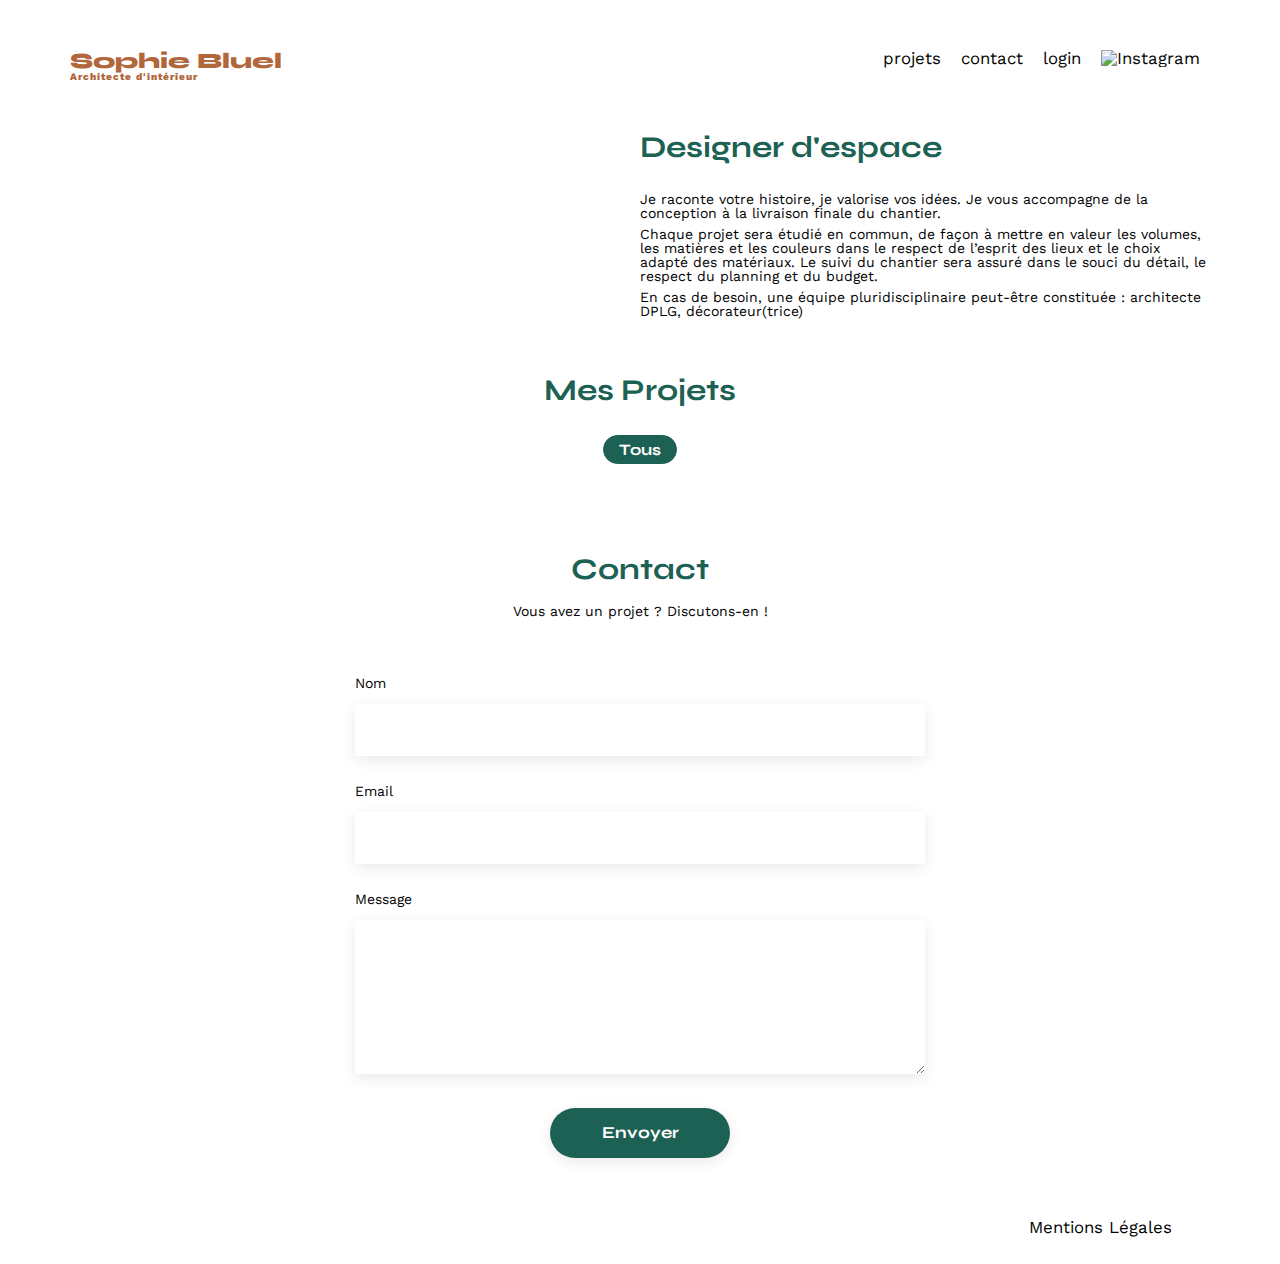
==== FrontEnd/index.html @ 160266f5 "function disabled faite mais non fonctionnelle" ====
<!DOCTYPE html>
<html lang="fr">
  <head>
    <meta charset="UTF-8" />
    <title>Sophie Bluel - Architecte d'intérieur</title>
    <meta name="viewport" content="width=device-width, initial-scale=1.0" />
    <link rel="preconnect" href="https://fonts.googleapis.com" />
    <link rel="preconnect" href="https://fonts.gstatic.com" crossorigin />
    <link
      href="https://fonts.googleapis.com/css2?family=Syne:wght@700;800&family=Work+Sans&display=swap"
      rel="stylesheet"
    />
    <link
      rel="stylesheet"
      href="https://cdnjs.cloudflare.com/ajax/libs/font-awesome/6.2.1/css/all.min.css"
      integrity="sha512-MV7K8+y+gLIBoVD59lQIYicR65iaqukzvf/nwasF0nqhPay5w/9lJmVM2hMDcnK1OnMGCdVK+iQrJ7lzPJQd1w=="
      crossorigin="anonymous"
      referrerpolicy="no-referrer"
    />
    <meta name="description" content="" />
    <link rel="stylesheet" href="./assets/style.css" />
    <script src="./assets/index.js" defer></script>
  </head>
  <body>
    <div class="edit"></div>
    <header>
      <h1>Sophie Bluel <span>Architecte d'intérieur</span></h1>
      <nav>
        <ul>
          <li>projets</li>
          <li>contact</li>
          <li class="connect"><a href="login.html">login</a></li>
          <li><img src="./assets/icons/instagram.png" alt="Instagram" /></li>
        </ul>
      </nav>
    </header>
    <main>
      <section id="introduction">
        <figure class="figure-image">
          <img src="./assets/images/sophie-bluel.png" alt="" />
        </figure>
        <article>
          <h2>Designer d'espace</h2>
          <p>
            Je raconte votre histoire, je valorise vos idées. Je vous accompagne
            de la conception à la livraison finale du chantier.
          </p>
          <p>
            Chaque projet sera étudié en commun, de façon à mettre en valeur les
            volumes, les matières et les couleurs dans le respect de l’esprit
            des lieux et le choix adapté des matériaux. Le suivi du chantier
            sera assuré dans le souci du détail, le respect du planning et du
            budget.
          </p>
          <p>
            En cas de besoin, une équipe pluridisciplinaire peut-être constituée
            : architecte DPLG, décorateur(trice)
          </p>
        </article>
      </section>
      <section id="portfolio">
        <h2 class="portfolioTitle">Mes Projets</h2>
        <aside
          id="modal1"
          class="modal"
          aria-hidden="true"
          role="dialog"
          aria-labelledby="title-modal"
          style="display: none"
        >
          <div class="modal-wrapper js-modal-stop">
            <button class="arrowLeft">
              <i class="fa-solid fa-arrow-left"></i>
            </button>
            <button class="js-modal-close">
              <i class="fa-solid fa-x"></i>
            </button>

            <div class="modalMain">
              <!--partie gallerie modal-->
              <div class="galleryModal" style="display: flex">
                <h2 class="title-modal">Galerie photo</h2>
                <div class="miniGallery"></div>
                <hr class="hr" />
                <button class="buttonModal">Ajouter une photo</button>
                <p class="text-modal">Supprimer la gallerie</p>
              </div>
              <!--jusqu'ici-->
              <!--partie ajout photo-->
              <div class="photoModal" style="display: none">
                <h2 class="titleAjoutPhoto">Ajout photo</h2>
                <form
                  action="upload.php"
                  method="post"
                  enctype="multipart/form-data"
                  id="form"
                  class="formPhoto"
                >
                  <div class="boxPhoto">
                    <img
                      src="./assets/icons/picture-svgrepo-com 1.svg"
                      alt="icon figma image"
                    />
                    <input
                      type="file"
                      id="file"
                      class="input-file"
                      accept="image/png, image/jpg"
                    />
                    <p class="type-photo">jpg, png : 4mo max</p>
                  </div>
                  <label for="title" class="title-label">Titre</label>
                  <input
                    type="text"
                    name="title"
                    id="title"
                    class="input-title"
                    value=""
                  />
                  <label for="category" class="title-label">Catégorie</label>
                  <select name="category" id="category" class="input-title">
                    <option value="">
                      Veuillez sélectionner une catégorie
                    </option>
                  </select>
                  <hr class="hrPhoto" />
                  <input type="submit" value="Valider" id="buttonPhoto" />
                </form>
                <div id="message"></div>
              </div>
              <!--jusqu'ici-->
            </div>
          </div>
        </aside>
        <div class="filtres">
          <button class="is-active btn_filter">Tous</button>
        </div>

        <div class="gallery">
          <!--<figure>
                  <img src="assets/images/abajour-tahina.png" alt="Abajour Tahina">
                  <figcaption>Abajour Tahina</figcaption>
                </figure> -->
        </div>
      </section>
      <section id="contact">
        <h2>Contact</h2>
        <p>Vous avez un projet ? Discutons-en !</p>
        <form action="#" method="post">
          <label for="name">Nom</label>
          <input type="text" name="name" id="name" />
          <label for="email">Email</label>
          <input type="email" name="email" id="email" />
          <label for="message">Message</label>
          <textarea name="message" id="message" cols="30" rows="10"></textarea>
          <input type="submit" value="Envoyer" />
        </form>
      </section>
    </main>

    <footer>
      <nav>
        <ul>
          <li>Mentions Légales</li>
        </ul>
      </nav>
    </footer>
  </body>
</html>
---- FrontEnd/assets/style.css ----
/* http://meyerweb.com/eric/tools/css/reset/
   v2.0 | 20110126
   License: none (public domain)
*/

html,
body,
div,
span,
applet,
object,
iframe,
h1,
h2,
h3,
h4,
h5,
h6,
p,
blockquote,
pre,
a,
abbr,
acronym,
address,
big,
cite,
code,
del,
dfn,
em,
img,
ins,
kbd,
q,
s,
samp,
small,
strike,
strong,
sub,
sup,
tt,
var,
b,
u,
i,
center,
dl,
dt,
dd,
ol,
ul,
li,
fieldset,
form,
label,
legend,
table,
caption,
tbody,
tfoot,
thead,
tr,
th,
td,
article,
aside,
canvas,
details,
embed,
figure,
figcaption,
footer,
header,
hgroup,
menu,
nav,
output,
ruby,
section,
summary,
time,
mark,
audio,
video {
  margin: 0;
  padding: 0;
  border: 0;
  font-size: 100%;
  font: inherit;
  vertical-align: baseline;
}
/* HTML5 display-role reset for older browsers */
article,
aside,
details,
figcaption,
figure,
footer,
header,
hgroup,
menu,
nav,
section {
  display: block;
}
body {
  line-height: 1;
}
/* code rajouté*/
a {
  text-decoration: none;
  color: #000;
}
a:hover {
  color: #b1663c;
}
/*jusqu'ici*/
ol,
ul {
  list-style: none;
}
blockquote,
q {
  quotes: none;
}
blockquote:before,
blockquote:after,
q:before,
q:after {
  content: "";
  content: none;
}
table {
  border-collapse: collapse;
  border-spacing: 0;
}
/** end reset css**/
body {
  font-family: "Work Sans";
  font-size: 14px;
  max-width: 1140px;
  margin: auto;
}

.edit {
  position: absolute;
  top: 0;
  left: 0;
  background-color: #000;
  width: 100%;
  height: 59px;
  margin: 0px;
  display: none;
  justify-content: center;
  align-items: center;
}

.button {
  display: flex;
  gap: 30px;
}

.blackButton {
  display: flex;
  align-items: center;
  gap: 10px;
  color: #e5e5e5;
  font-size: 14px;
  background-color: black;
  margin: 20px auto;
  padding-left: 20px;
  padding-right: 20px;
  height: 39px;
  text-align: center;
  border: none;
  border-radius: 60px;
  cursor: pointer;
}

.whiteButton {
  color: black;
  font-size: 14px;
  background-color: #e5e5e5;
  margin: 20px auto;
  padding-left: 20px;
  padding-right: 20px;
  height: 39px;
  text-align: center;
  border: none;
  border-radius: 60px;
  cursor: pointer;
}

header {
  display: flex;
  justify-content: space-between;
  margin: 50px 0;
}
section {
  margin: 50px 0;
}

h1 {
  display: flex;
  flex-direction: column;
  font-family: "Syne";
  font-size: 22px;
  font-weight: 800;
  color: #b1663c;
}

h1 > span {
  font-family: "Work Sans";
  font-size: 10px;
  letter-spacing: 0.1em;
}

h2 {
  font-family: "Syne";
  font-weight: 700;
  font-size: 30px;
  color: #1d6154;
}
nav ul {
  display: flex;
  align-items: center;
  list-style-type: none;
}
nav li {
  padding: 0 10px;
  font-size: 1.2em;
}

li:hover {
  color: #b1663c;
}
#introduction {
  display: flex;
  align-items: center;
}
#introduction figure {
  flex: 1;
}
#introduction img {
  display: block;
  margin: auto;
  width: 80%;
}

#introduction article {
  flex: 1;
}
#introduction h2 {
  margin-bottom: 1em;
}

#introduction p {
  margin-bottom: 0.5em;
}
#portfolio h2 {
  text-align: center;
  margin-bottom: 1em;
}

.modification {
  display: flex;
  justify-content: center;
  gap: 20px;
}
.jsModal {
  padding-top: 10px;
  display: flex;
  gap: 10px;
  cursor: pointer;
}

.modifText {
  display: flex;
  gap: 10px;
  padding-top: 15px;
  margin-left: 58px;
}

.modal {
  position: fixed;
  display: flex;
  align-items: center;
  justify-content: center;
  top: 0;
  left: 0;
  width: 100%;
  height: 100%;
  background: rgba(0, 0, 0, 0.3);
}

.modal-wrapper {
  position: relative;
  overflow: auto;
  width: 600px;
  max-width: calc(100vw - 20px);
  max-height: calc(100vh - 20px);
  padding: 40px;
  border-radius: 10px;
  background-color: #ffffff;
}

.js-modal-close {
  position: absolute;
  border: none;
  background-color: transparent;
  font-size: 18px;
  font-weight: bold;
  right: 30px;
  top: 30px;
  cursor: pointer;
}

.modalMain {
  display: flex;
  flex-direction: column;
  justify-content: center;
  align-items: center;
}

.title-modal {
  font-family: Work Sans;
  font-weight: 200;
  font-size: 26px;
  color: #000;
  padding-bottom: 40px;
  padding-top: 30px;
}

.miniGallery {
  width: 100%;
  display: grid;
  justify-content: center;
  grid-template-columns: 0.16fr 0.16fr 0.16fr 0.16fr 0.16fr;
  grid-template-rows: 0.25fr 0.25fr 0.25fr;
  grid-column-gap: 8px;
  grid-row-gap: 18px;
  padding-bottom: 30px;
}

.miniGallery img {
  width: 100%;
}

.miniGallery figure {
  position: relative;
  display: inline-block;
}

.icon-box {
  position: absolute;
  top: 5px;
  right: 5px;
  background-color: #000000;
  color: #ffffff;
  width: 17px;
  height: 17px;
  display: flex;
  align-items: center;
  justify-content: center;
  border-radius: 2px;
  cursor: pointer;
}

.modalTrash {
  font-size: 10px;
}

.miniGallery figcaption {
  margin-bottom: 2px;
  margin-top: 2px;
}

.galleryModal {
  display: flex;
  flex-direction: column;
  justify-content: center;
  align-items: center;
}

.hr {
  border: none;
  color: #b3b3b3;
  width: 420px;
  height: 0px;
  border: 1px solid #b3b3b3;
  margin-bottom: 40px;
}

.buttonModal {
  height: 36px;
  font-size: 1.2em;
  border: transparent;
  box-shadow: 0px 4px 14px rgba(0, 0, 0, 0.09);
  font-family: "Syne";
  font-weight: 700;
  color: white;
  background-color: #1d6154;
  width: 237px;
  text-align: center;
  border-radius: 60px;
  cursor: pointer;
  margin-bottom: 27px;
}

.text-modal {
  color: crimson;
  margin-bottom: 10px;
}

.gallery {
  width: 100%;
  display: grid;
  grid-template-columns: 1fr 1fr 1fr;
  grid-column-gap: 20px;
  grid-row-gap: 20px;
}

.gallery img {
  width: 100%;
}

/*partie ajout photo*/
.arrowLeft {
  display: none;
  position: absolute;
  border: none;
  background-color: transparent;
  font-size: 21px;
  font-weight: bold;
  left: 30px;
  top: 30px;
  cursor: pointer;
}

.photoModal {
  display: flex;
  flex-direction: column;
  justify-content: center;
  align-items: center;
}

.titleAjoutPhoto {
  font-family: Work Sans;
  font-weight: 400;
  font-size: 26px;
  color: #000;
  padding-bottom: 20px;
  padding-top: 30px;
}

.boxPhoto {
  width: 420px;
  height: 169px;
  background-color: #e8f1f6;
  display: flex;
  flex-direction: column;
  justify-content: center;
  align-items: center;
  margin-bottom: 30px;
}

.icon-photo {
  font-size: 50px;
  color: #cbd6dc;
  margin-bottom: 15px;
}

.input-file {
  height: 36px;
  font-size: 1.2em;
  border: transparent;
  box-shadow: 0px 4px 14px rgba(0, 0, 0, 0.09);
  font-family: "Syne";
  font-weight: 700;
  color: white;
  background-color: #cbd6dc;
  width: 42%;
  text-align: center;
  border-radius: 60px;
  cursor: pointer;
  margin-bottom: 10px;
}

.type-photo {
  color: #444444;
  font-size: 12px;
}

.input-title {
  height: 51px;
  border: none;
  box-shadow: 0px 4px 14px rgba(0, 0, 0, 0.09);
  margin-bottom: 30px;
}

.title-label {
  margin-bottom: 10px;
}

.formPhoto {
  display: flex;
  flex-direction: column;
}
.hrPhoto {
  border: none;
  color: #b3b3b3;
  width: 420px;
  height: 0px;
  border: 1px solid #b3b3b3;
  margin-top: 10px;
}

#buttonPhoto {
  height: 36px;
  font-size: 1.2em;
  border: transparent;
  box-shadow: 0px 4px 14px rgba(0, 0, 0, 0.09);
  font-family: "Syne";
  font-weight: 700;
  color: white;
  background-color: #1d6154;
  width: 237px;
  text-align: center;
  border-radius: 60px;
  cursor: pointer;
  margin-bottom: 27px;
}
#buttonPhoto:disabled {
  color: white;
  background-color: #a7a7a7;
}

.filtres {
  display: flex;
  justify-content: center;
  align-items: center;
  margin: auto;
  gap: 20px;
  margin-bottom: 40px;
  width: 70%;
}

.btn_filter {
  padding: 4px 15px 4px 15px;
  border: 1px solid #1d6154;
  border-radius: 60px;
  font-family: "Syne";
  font-style: normal;
  font-weight: 700;
  font-size: 16px;
  line-height: 19px;
  color: rgba(29, 97, 84, 1);
  background-color: white;
}

.btn_filter:hover {
  background-color: rgba(29, 97, 84, 1);
  color: #ffffff;
}

.is-active {
  background-color: rgba(29, 97, 84, 1);
  color: #ffffff;
}

.boutton_categories {
  display: flex;
  flex-direction: row;
  justify-content: center;
  gap: 10px;
  margin-bottom: 51px;
}

#contact {
  width: 50%;
  margin: auto;
}
#contact > * {
  text-align: center;
}
#contact h2 {
  margin-bottom: 20px;
}
#contact form {
  text-align: left;
  margin-top: 30px;
  display: flex;
  flex-direction: column;
}

#contact input {
  height: 50px;
  font-size: 1.2em;
  border: none;
  box-shadow: 0px 4px 14px rgba(0, 0, 0, 0.09);
}
#contact label {
  margin: 2em 0 1em 0;
}
#contact textarea {
  border: none;
  box-shadow: 0px 4px 14px rgba(0, 0, 0, 0.09);
}

input[type="submit"] {
  font-family: "Syne";
  font-weight: 700;
  color: white;
  background-color: #1d6154;
  margin: 2em auto;
  width: 180px;
  text-align: center;
  border-radius: 60px;
}

footer nav ul {
  display: flex;
  justify-content: flex-end;
  margin: 2em;
}
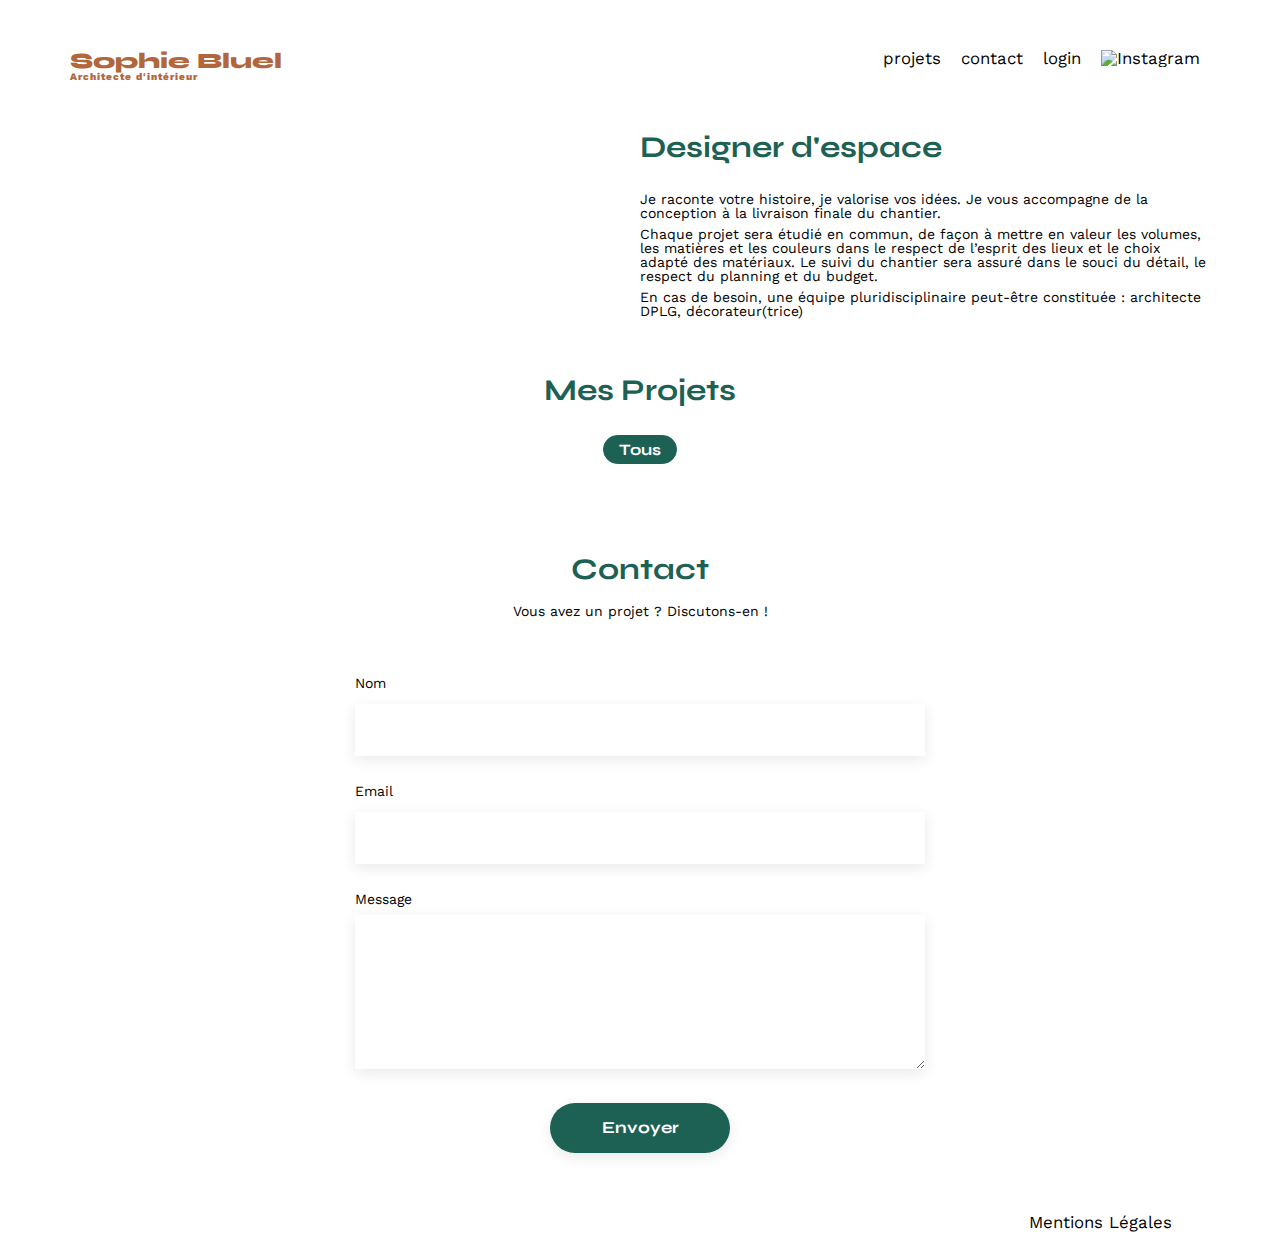
==== commit 27b30452: "modification fenêtre modale" ====
--- a/FrontEnd/index.html
+++ b/FrontEnd/index.html
@@ -97,10 +97,17 @@
                   class="formPhoto"
                 >
                   <div class="boxPhoto">
+                    <div class="icon-cross">
+                      <i class="fa-solid fa-x"></i>
+                    </div>
                     <img
                       src="./assets/icons/picture-svgrepo-com 1.svg"
                       alt="icon figma image"
+                      class="icon-photo"
                     />
+                    <label for="file" class="file-label"
+                      >+ Ajouter une photo</label
+                    >
                     <input
                       type="file"
                       id="file"
@@ -124,9 +131,9 @@
                     </option>
                   </select>
                   <hr class="hrPhoto" />
-                  <input type="submit" value="Valider" id="buttonPhoto" />
+                  <button type="submit" id="buttonPhoto">Valider</button>
+                  <div id="message"></div>
                 </form>
-                <div id="message"></div>
               </div>
               <!--jusqu'ici-->
             </div>
--- a/FrontEnd/assets/style.css
+++ b/FrontEnd/assets/style.css
@@ -329,7 +329,7 @@
   font-weight: 200;
   font-size: 26px;
   color: #000;
-  padding-bottom: 40px;
+  padding-bottom: 30px;
   padding-top: 30px;
 }
 
@@ -427,6 +427,7 @@
 }
 
 /*partie ajout photo*/
+
 .arrowLeft {
   display: none;
   position: absolute;
@@ -451,7 +452,7 @@
   font-weight: 400;
   font-size: 26px;
   color: #000;
-  padding-bottom: 20px;
+  padding-bottom: 14px;
   padding-top: 30px;
 }
 
@@ -464,6 +465,23 @@
   justify-content: center;
   align-items: center;
   margin-bottom: 30px;
+  position: relative;
+}
+
+.icon-cross {
+  position: absolute;
+  display: none;
+  z-index: 2;
+  right: 13px;
+  top: 10px;
+  cursor: pointer;
+}
+
+.imageFile {
+  position: absolute;
+  height: 169px;
+  width: 129px;
+  object-fit: contain;
 }
 
 .icon-photo {
@@ -472,20 +490,28 @@
   margin-bottom: 15px;
 }
 
-.input-file {
+.file-label {
   height: 36px;
-  font-size: 1.2em;
+  font-size: 14px;
   border: transparent;
   box-shadow: 0px 4px 14px rgba(0, 0, 0, 0.09);
   font-family: "Syne";
   font-weight: 700;
-  color: white;
+  color: #306685;
   background-color: #cbd6dc;
   width: 42%;
-  text-align: center;
+
   border-radius: 60px;
   cursor: pointer;
+  display: flex;
+  justify-content: center;
+  align-items: center;
   margin-bottom: 10px;
+}
+
+.input-file {
+  opacity: 0;
+  height: 5px;
 }
 
 .type-photo {
@@ -497,7 +523,7 @@
   height: 51px;
   border: none;
   box-shadow: 0px 4px 14px rgba(0, 0, 0, 0.09);
-  margin-bottom: 30px;
+  margin-bottom: 25px;
 }
 
 .title-label {
@@ -515,6 +541,12 @@
   height: 0px;
   border: 1px solid #b3b3b3;
   margin-top: 10px;
+}
+
+#message {
+  display: flex;
+  justify-content: center;
+  margin-top: -5px;
 }
 
 #buttonPhoto {
@@ -530,12 +562,15 @@
   text-align: center;
   border-radius: 60px;
   cursor: pointer;
-  margin-bottom: 27px;
-}
-#buttonPhoto:disabled {
+  display: flex;
+  justify-content: center;
+  align-items: center;
+  margin: 20px 0px 15px 94px;
+}
+/*#buttonPhoto:disabled {
   color: white;
   background-color: #a7a7a7;
-}
+}*/
 
 .filtres {
   display: flex;
